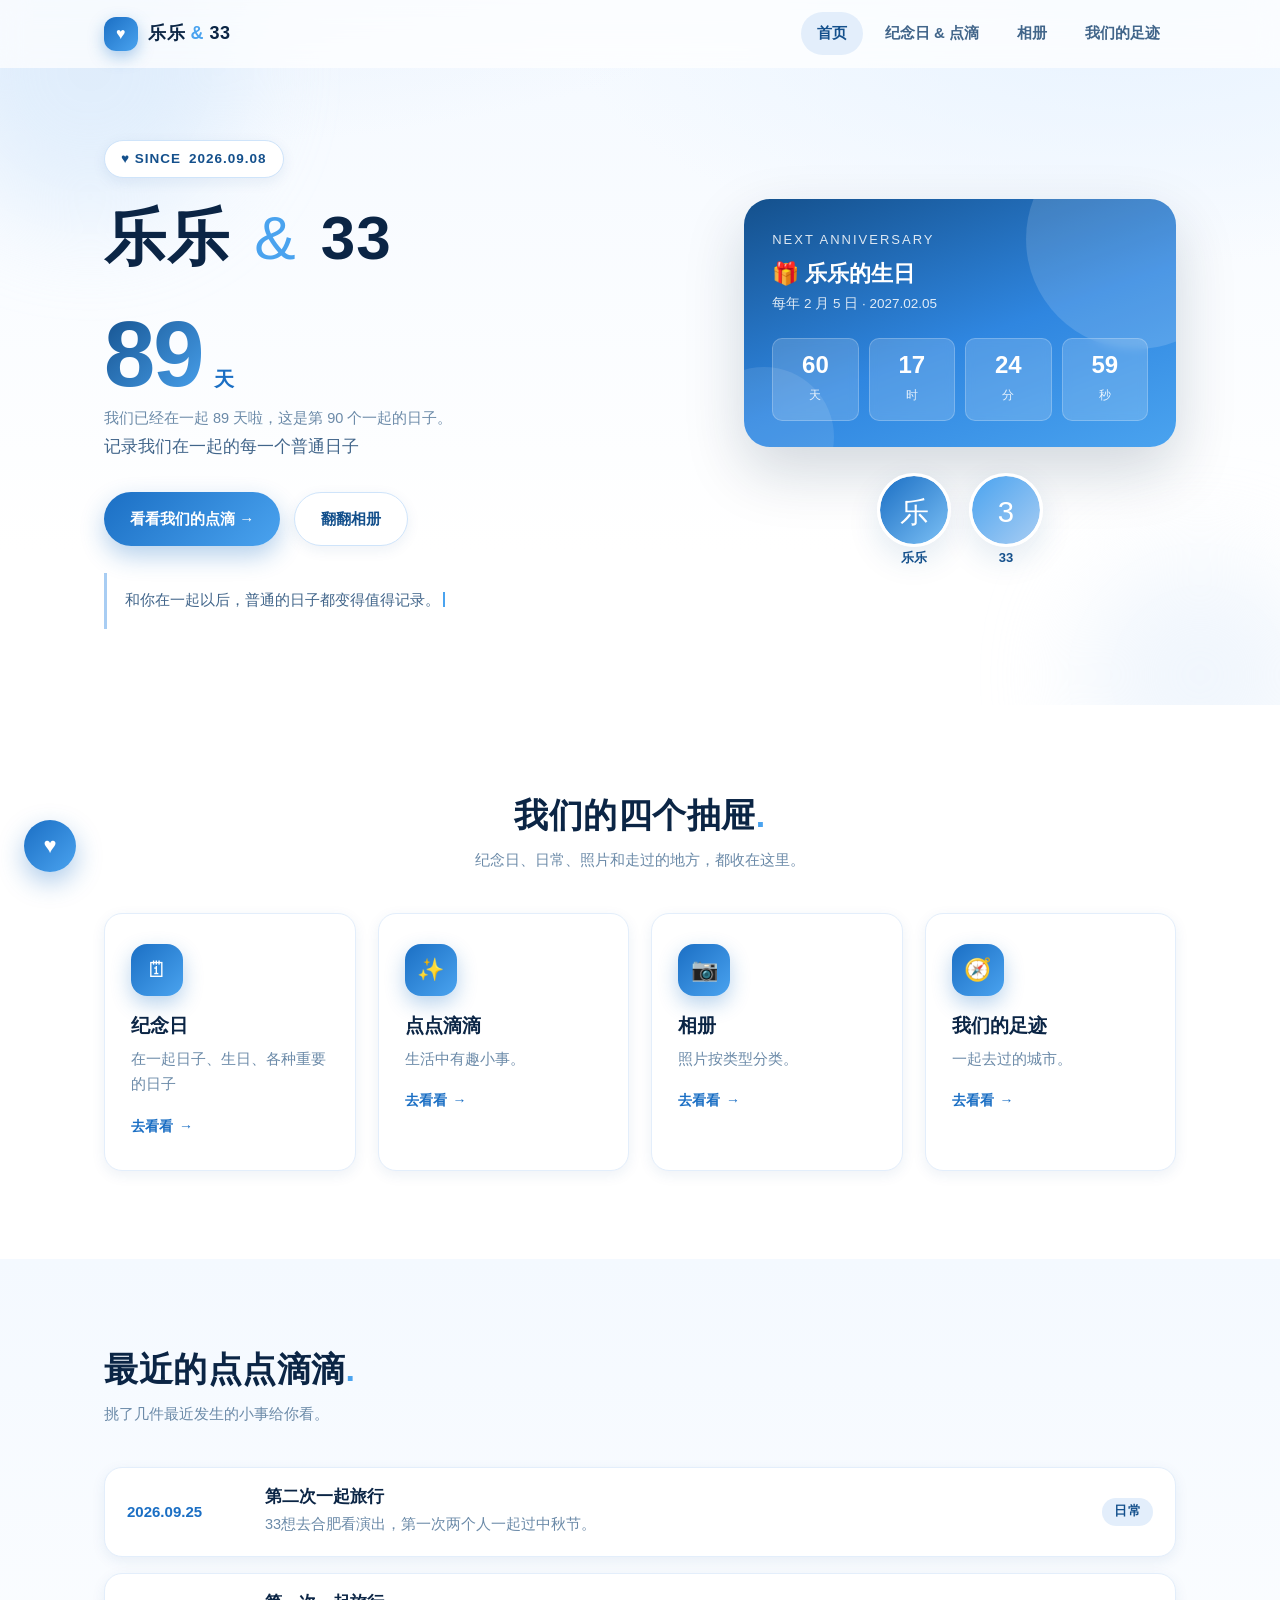
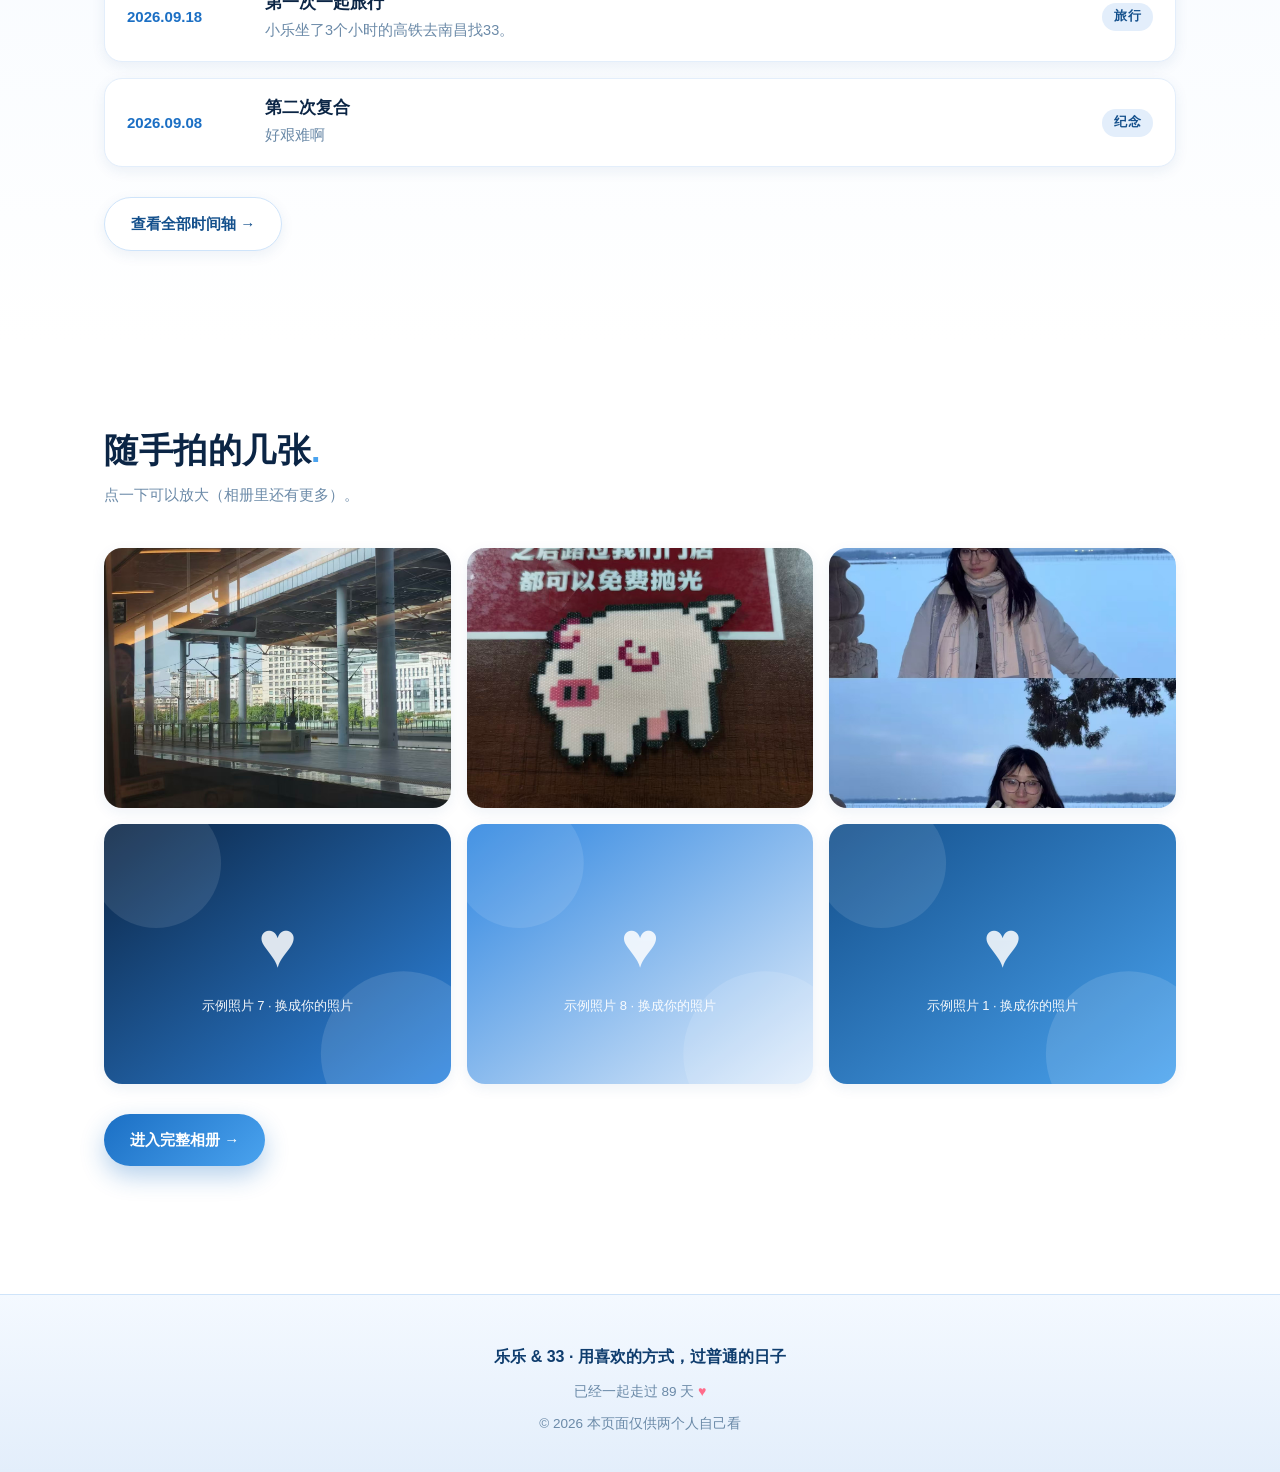
==== index.html @ 2e1ffc48 "Add files via upload" ====
<!DOCTYPE html>
<html lang="zh-CN">
<head>
  <meta charset="UTF-8">
  <meta name="viewport" content="width=device-width, initial-scale=1.0">
  <title>乐乐乐&33的小窝</title>
  <meta name="description" content="乐乐和33的情侣小窝，记录纪念日、日常点滴、相册和一起去过的地方。">
  <link rel="icon" href="images/favicon.svg" type="image/svg+xml">
  <link rel="stylesheet" href="css/base.css">
  <link rel="stylesheet" href="css/style.css">
</head>
<body data-page="home">

  <!-- ============ 顶部导航 ============ -->
  <header class="site-header" id="siteHeader">
    <div class="container nav-wrap">
      <a class="brand" href="index.html">
        <span class="brand-heart">♥</span>
        <span class="brand-text" data-site-brand>乐乐 <em>&amp;</em> 33</span>
      </a>

      <button class="nav-toggle" id="navToggle" aria-label="打开菜单" aria-expanded="false">
        <span></span><span></span><span></span>
      </button>

      <nav class="site-nav" id="siteNav">
        <a class="nav-link" href="index.html">首页</a>
        <a class="nav-link" href="timeline.html">纪念日 &amp; 点滴</a>
        <a class="nav-link" href="gallery.html">相册</a>
        <a class="nav-link" href="places.html">我们的足迹</a>
      </nav>
    </div>
  </header>

  <!-- ============ Hero ============ -->
  <section class="hero">
    <span class="blob blob-1"></span>
    <span class="blob blob-2"></span>

    <div class="container hero-inner">
      <div class="hero-main">
        <p class="hero-eyebrow">♥ SINCE <span data-since-text>2026.9.8</span></p>
        <h1 class="hero-title" data-hero-title>乐乐 <span class="amp">&amp;</span> 33</h1>

        <div class="days-counter">
          <span class="days-num" id="daysTogether" data-count-to="0">0</span>
          <span class="days-unit">天</span>
        </div>
        <p class="days-caption">
          我们已经在一起 <span id="daysExact">0</span> 天啦，这是第 <span id="dayIndex">1</span> 个一起的日子。
        </p>

        <p class="hero-text" data-site-subtitle>记录我们在一起的每一个普通日子</p>

        <div class="hero-actions">
          <a class="btn btn-primary" href="timeline.html">看看我们的点滴 →</a>
          <a class="btn btn-ghost" href="gallery.html">翻翻相册</a>
        </div>

        <div class="quote-box"><span id="typewriter"></span></div>
      </div>

      <aside class="hero-side">
        <div class="countdown-card">
          <p class="countdown-label">NEXT ANNIVERSARY</p>
          <h2 class="countdown-title" id="cdTitle">纪念日</h2>
          <p class="countdown-date" id="cdDate">--</p>

          <div class="countdown-grid">
            <div class="countdown-cell"><b id="cdDays">00</b><span>天</span></div>
            <div class="countdown-cell"><b id="cdHours">00</b><span>时</span></div>
            <div class="countdown-cell"><b id="cdMins">00</b><span>分</span></div>
            <div class="countdown-cell"><b id="cdSecs">00</b><span>秒</span></div>
          </div>
        </div>

        <div class="avatars" id="avatarBox"></div>
      </aside>
    </div>
  </section>

  <!-- ============ 快捷入口 ============ -->
  <section class="section">
    <div class="container">
      <div class="section-head section-head--center" data-reveal>
        <h2 class="section-title">我们的四个抽屉<span class="dot">.</span></h2>
        <p class="section-desc">纪念日、日常、照片和走过的地方，都收在这里。</p>
      </div>

      <div class="entry-grid">
        <a class="card entry-card" href="timeline.html" data-reveal>
          <div class="entry-icon">🗓</div>
          <h3>纪念日</h3>
          <p>在一起日子、生日、各种重要的日子</p>
          <span class="entry-more">去看看 <span>→</span></span>
        </a>

        <a class="card entry-card" href="timeline.html#moments" data-reveal>
          <div class="entry-icon">✨</div>
          <h3>点点滴滴</h3>
          <p>生活中有趣小事。</p>
          <span class="entry-more">去看看 <span>→</span></span>
        </a>

        <a class="card entry-card" href="gallery.html" data-reveal>
          <div class="entry-icon">📷</div>
          <h3>相册</h3>
          <p>照片按类型分类。</p>
          <span class="entry-more">去看看 <span>→</span></span>
        </a>

        <a class="card entry-card" href="places.html" data-reveal>
          <div class="entry-icon">🧭</div>
          <h3>我们的足迹</h3>
          <p>一起去过的城市。</p>
          <span class="entry-more">去看看 <span>→</span></span>
        </a>
      </div>
    </div>
  </section>

  <!-- ============ 最近点滴 ============ -->
  <section class="section section--tint">
    <div class="container">
      <div class="section-head" data-reveal>
        <h2 class="section-title">最近的点点滴滴<span class="dot">.</span></h2>
        <p class="section-desc">挑了几件最近发生的小事给你看。</p>
      </div>

      <div class="mini-list" id="recentList"></div>

      <div style="margin-top:30px" data-reveal>
        <a class="btn btn-ghost" href="timeline.html">查看全部时间轴 →</a>
      </div>
    </div>
  </section>

  <!-- ============ 相册预览 ============ -->
  <section class="section">
    <div class="container">
      <div class="section-head" data-reveal>
        <h2 class="section-title">随手拍的几张<span class="dot">.</span></h2>
        <p class="section-desc">点一下可以放大（相册里还有更多）。</p>
      </div>

      <div class="preview-grid" id="previewGrid"></div>

      <div style="margin-top:30px" data-reveal>
        <a class="btn btn-primary" href="gallery.html">进入完整相册 →</a>
      </div>
    </div>
  </section>

  <!-- ============ 页脚 ============ -->
  <footer class="site-footer">
    <div class="container">
      <p class="footer-main" data-site-footer>乐乐 &amp; 33 · 用喜欢的方式，过普通的日子</p>
      <p class="footer-note">
        已经一起走过 <span id="footerDays">0</span> 天 <span class="footer-heart">♥</span>
      </p>
      <p class="footer-note">© <span id="year"></span> 本页面仅供两个人自己看</p>
    </div>
  </footer>

  <!-- ============ 悬浮按钮 ============ -->
  <button class="heart-fab" id="heartFab" title="点我看看" aria-label="撒一把小心心">♥</button>
  <button class="to-top" id="toTop" title="回到顶部" aria-label="回到顶部">↑</button>

  <script src="js/data.js"></script>
  <script src="js/main.js"></script>
</body>
</html>
---- css/base.css ----
/* ============================================================
 *  base.css —— 主题变量、重置、导航、页脚、通用组件
 *  配色：蓝 + 白
 * ============================================================ */

:root {
  /* 主色阶 */
  --blue-900: #0b2545;
  --blue-800: #0f3d6e;
  --blue-700: #14508c;
  --blue-600: #1b6fc4;
  --blue-500: #2f86e0;
  --blue-400: #4aa3ef;
  --blue-300: #a8cdf3;
  --blue-200: #cfe4fa;
  --blue-100: #e3eefb;
  --blue-50: #f4f9ff;
  --white: #ffffff;

  /* 文字 */
  --ink: #12304f;
  --ink-soft: #41658a;
  --muted: #6b8aa8;

  /* 点缀（小心心，用量很少） */
  --heart: #ff6b8a;

  /* 尺寸 */
  --radius-sm: 10px;
  --radius: 18px;
  --radius-lg: 26px;
  --maxw: 1120px;
  --nav-h: 68px;

  /* 阴影 */
  --shadow-sm: 0 4px 14px rgba(20, 80, 140, 0.08);
  --shadow: 0 12px 32px rgba(20, 80, 140, 0.12);
  --shadow-lg: 0 24px 60px rgba(11, 37, 69, 0.18);

  --ease: cubic-bezier(0.22, 0.61, 0.36, 1);
}

/* ---------------- 重置 ---------------- */
*,
*::before,
*::after { box-sizing: border-box; }

html { scroll-behavior: smooth; }

body {
  margin: 0;
  min-height: 100%;
  font-family: 'Noto Sans SC', 'PingFang SC', 'Microsoft YaHei', 'Helvetica Neue', Arial, sans-serif;
  font-size: 16px;
  line-height: 1.75;
  color: var(--ink);
  background: var(--white);
  -webkit-font-smoothing: antialiased;
  overflow-x: hidden;
}

img { max-width: 100%; display: block; }

a { color: var(--blue-600); text-decoration: none; }

h1, h2, h3, h4 { margin: 0; line-height: 1.3; color: var(--blue-900); font-weight: 700; }

p { margin: 0; }

button { font: inherit; color: inherit; cursor: pointer; border: none; background: none; }

::selection { background: var(--blue-200); color: var(--blue-900); }

/* 滚动条 */
::-webkit-scrollbar { width: 10px; height: 10px; }
::-webkit-scrollbar-track { background: var(--blue-50); }
::-webkit-scrollbar-thumb { background: var(--blue-300); border-radius: 10px; }
::-webkit-scrollbar-thumb:hover { background: var(--blue-400); }

/* ---------------- 布局 ---------------- */
.container {
  width: 100%;
  max-width: var(--maxw);
  margin: 0 auto;
  padding: 0 24px;
}

.section { padding: 88px 0; }
.section--tint { background: linear-gradient(180deg, var(--blue-50), var(--white)); }

.section-head { margin-bottom: 40px; }

.section-title {
  font-size: clamp(24px, 3vw, 34px);
  letter-spacing: 0.5px;
}

.section-title .dot { color: var(--blue-400); }

.section-desc {
  margin-top: 10px;
  color: var(--muted);
  font-size: 15px;
}

.section-head--center { text-align: center; }

/* ---------------- 通用组件 ---------------- */
.btn {
  display: inline-flex;
  align-items: center;
  gap: 8px;
  padding: 13px 26px;
  border-radius: 999px;
  font-size: 15px;
  font-weight: 600;
  transition: transform 0.25s var(--ease), box-shadow 0.25s var(--ease), background 0.25s var(--ease), color 0.25s var(--ease);
  will-change: transform;
}

.btn-primary {
  background: linear-gradient(135deg, var(--blue-600), var(--blue-400));
  color: var(--white);
  box-shadow: 0 10px 24px rgba(27, 111, 196, 0.32);
}

.btn-primary:hover { transform: translateY(-3px); box-shadow: 0 16px 32px rgba(27, 111, 196, 0.4); }

.btn-ghost {
  background: var(--white);
  color: var(--blue-700);
  border: 1.5px solid var(--blue-200);
  box-shadow: var(--shadow-sm);
}

.btn-ghost:hover {
  border-color: var(--blue-400);
  color: var(--blue-600);
  transform: translateY(-3px);
}

.tag {
  display: inline-block;
  padding: 3px 12px;
  border-radius: 999px;
  background: var(--blue-100);
  color: var(--blue-700);
  font-size: 12.5px;
  font-weight: 600;
  letter-spacing: 0.5px;
}

.card {
  background: var(--white);
  border: 1px solid var(--blue-100);
  border-radius: var(--radius);
  box-shadow: var(--shadow-sm);
  transition: transform 0.3s var(--ease), box-shadow 0.3s var(--ease), border-color 0.3s var(--ease);
}

.card:hover {
  transform: translateY(-6px);
  box-shadow: var(--shadow);
  border-color: var(--blue-200);
}

/* 滚动出现动画 */
[data-reveal] {
  opacity: 0;
  transform: translateY(26px);
  transition: opacity 0.7s var(--ease), transform 0.7s var(--ease);
}

[data-reveal].is-visible { opacity: 1; transform: none; }

@media (prefers-reduced-motion: reduce) {
  html { scroll-behavior: auto; }
  [data-reveal] { opacity: 1; transform: none; transition: none; }
  * { animation-duration: 0.001ms !important; transition-duration: 0.001ms !important; }
}

/* ---------------- 顶部导航 ---------------- */
.site-header {
  position: fixed;
  inset: 0 0 auto 0;
  z-index: 100;
  height: var(--nav-h);
  display: flex;
  align-items: center;
  background: rgba(255, 255, 255, 0.72);
  backdrop-filter: blur(14px);
  -webkit-backdrop-filter: blur(14px);
  border-bottom: 1px solid transparent;
  transition: background 0.3s var(--ease), border-color 0.3s var(--ease), box-shadow 0.3s var(--ease);
}

.site-header.is-scrolled {
  background: rgba(255, 255, 255, 0.92);
  border-bottom-color: var(--blue-100);
  box-shadow: 0 6px 22px rgba(20, 80, 140, 0.08);
}

.nav-wrap {
  display: flex;
  align-items: center;
  justify-content: space-between;
  gap: 20px;
}

.brand {
  display: inline-flex;
  align-items: center;
  gap: 10px;
  font-weight: 800;
  font-size: 18px;
  color: var(--blue-900);
  letter-spacing: 0.5px;
}

.brand-heart {
  display: grid;
  place-items: center;
  width: 34px;
  height: 34px;
  border-radius: 12px;
  background: linear-gradient(135deg, var(--blue-600), var(--blue-400));
  color: var(--white);
  font-size: 16px;
  box-shadow: 0 6px 16px rgba(27, 111, 196, 0.35);
  transition: transform 0.4s var(--ease);
}

.brand:hover .brand-heart { transform: rotate(-12deg) scale(1.08); }

.brand em { font-style: normal; color: var(--blue-400); }

.site-nav { display: flex; align-items: center; gap: 6px; }

.nav-link {
  position: relative;
  padding: 8px 16px;
  border-radius: 999px;
  color: var(--ink-soft);
  font-size: 15px;
  font-weight: 600;
  transition: color 0.25s var(--ease), background 0.25s var(--ease);
}

.nav-link:hover { color: var(--blue-600); background: var(--blue-50); }

.nav-link.is-active {
  color: var(--blue-700);
  background: var(--blue-100);
}

.nav-toggle {
  display: none;
  width: 42px;
  height: 42px;
  border-radius: 12px;
  background: var(--blue-50);
  border: 1px solid var(--blue-100);
  padding: 0 11px;
}

.nav-toggle span {
  display: block;
  height: 2px;
  margin: 4px 0;
  border-radius: 2px;
  background: var(--blue-700);
  transition: transform 0.3s var(--ease), opacity 0.2s var(--ease);
}

.nav-toggle.is-open span:nth-child(1) { transform: translateY(6px) rotate(45deg); }
.nav-toggle.is-open span:nth-child(2) { opacity: 0; }
.nav-toggle.is-open span:nth-child(3) { transform: translateY(-6px) rotate(-45deg); }

/* ---------------- 页脚 ---------------- */
.site-footer {
  margin-top: 40px;
  padding: 48px 0 36px;
  background: linear-gradient(180deg, var(--blue-50), var(--blue-100));
  border-top: 1px solid var(--blue-200);
  text-align: center;
  color: var(--ink-soft);
}

.footer-heart { color: var(--heart); font-size: 14px; }

.footer-main { font-weight: 600; color: var(--blue-800); }

.footer-note { margin-top: 8px; font-size: 13.5px; color: var(--muted); }

/* ---------------- 返回顶部 ---------------- */
.to-top {
  position: fixed;
  right: 24px;
  bottom: 28px;
  z-index: 90;
  width: 46px;
  height: 46px;
  border-radius: 50%;
  display: grid;
  place-items: center;
  color: var(--white);
  background: linear-gradient(135deg, var(--blue-600), var(--blue-400));
  box-shadow: 0 10px 26px rgba(27, 111, 196, 0.36);
  opacity: 0;
  visibility: hidden;
  transform: translateY(16px);
  transition: all 0.3s var(--ease);
}

.to-top.is-show { opacity: 1; visibility: visible; transform: none; }
.to-top:hover { transform: translateY(-4px); }

/* ---------------- 页面小横幅（内页） ---------------- */
.page-hero {
  position: relative;
  padding: calc(var(--nav-h) + 66px) 0 62px;
  background:
    radial-gradient(900px 320px at 12% -10%, var(--blue-100), transparent 70%),
    radial-gradient(760px 300px at 92% 8%, #eaf4ff, transparent 72%),
    var(--white);
  overflow: hidden;
  text-align: center;
}

.page-hero h1 { font-size: clamp(26px, 4vw, 40px); }

.page-hero p { margin-top: 12px; color: var(--muted); }

/* 装饰性光斑 */
.blob {
  position: absolute;
  border-radius: 50%;
  filter: blur(48px);
  opacity: 0.5;
  pointer-events: none;
  animation: float 14s ease-in-out infinite;
}

.blob-1 { width: 300px; height: 300px; background: var(--blue-200); top: -80px; left: -60px; }
.blob-2 { width: 240px; height: 240px; background: var(--blue-100); bottom: -90px; right: -40px; animation-delay: -5s; }

@keyframes float {
  0%, 100% { transform: translate3d(0, 0, 0) scale(1); }
  50% { transform: translate3d(18px, -22px, 0) scale(1.06); }
}

/* 心跳 */
@keyframes beat {
  0%, 100% { transform: scale(1); }
  22% { transform: scale(1.22); }
  44% { transform: scale(0.97); }
  66% { transform: scale(1.1); }
}

.footer-heart,
.beat { display: inline-block; animation: beat 1.8s ease-in-out infinite; }

/* ---------------- 响应式导航 ---------------- */
@media (max-width: 820px) {
  .nav-toggle { display: block; }

  .site-nav {
    position: fixed;
    top: var(--nav-h);
    left: 12px;
    right: 12px;
    flex-direction: column;
    align-items: stretch;
    gap: 4px;
    padding: 12px;
    border-radius: var(--radius);
    background: rgba(255, 255, 255, 0.97);
    border: 1px solid var(--blue-100);
    box-shadow: var(--shadow);
    backdrop-filter: blur(12px);
    opacity: 0;
    visibility: hidden;
    transform: translateY(-10px);
    transition: all 0.28s var(--ease);
  }

  .site-nav.is-open { opacity: 1; visibility: visible; transform: none; }

  .nav-link { text-align: center; padding: 12px; }

  .section { padding: 64px 0; }
}
---- css/style.css ----
/* ============================================================
 *  style.css —— 各页面 / 各组件的样式
 *  依赖 base.css 中的变量与通用类
 * ============================================================ */

/* ============================================================
 *  1. 首页 Hero
 * ============================================================ */
.hero {
  position: relative;
  padding: calc(var(--nav-h) + 72px) 0 76px;
  background:
    radial-gradient(1000px 420px at 15% -20%, var(--blue-100), transparent 68%),
    radial-gradient(820px 380px at 88% 0%, #e8f3ff, transparent 70%),
    linear-gradient(180deg, var(--blue-50), var(--white) 78%);
  overflow: hidden;
}

.hero-inner {
  position: relative;
  z-index: 2;
  display: grid;
  grid-template-columns: 1.15fr 0.85fr;
  align-items: center;
  gap: 56px;
}

.hero-eyebrow {
  display: inline-flex;
  align-items: center;
  gap: 8px;
  padding: 6px 16px;
  border-radius: 999px;
  background: var(--white);
  border: 1px solid var(--blue-200);
  color: var(--blue-700);
  font-size: 13.5px;
  font-weight: 600;
  letter-spacing: 1px;
  box-shadow: var(--shadow-sm);
}

.hero-title {
  margin: 20px 0 14px;
  font-size: clamp(34px, 5.6vw, 62px);
  letter-spacing: 1px;
}

.hero-title .amp {
  color: var(--blue-400);
  font-weight: 500;
  margin: 0 6px;
}

.hero-text {
  max-width: 460px;
  color: var(--ink-soft);
  font-size: 16.5px;
}

/* 天数大数字 */
.days-counter {
  display: flex;
  align-items: baseline;
  gap: 12px;
  margin: 30px 0 6px;
}

.days-num {
  font-size: clamp(56px, 9vw, 92px);
  font-weight: 800;
  line-height: 1;
  letter-spacing: -2px;
  background: linear-gradient(135deg, var(--blue-700), var(--blue-400));
  -webkit-background-clip: text;
  background-clip: text;
  color: transparent;
}

.days-unit { font-size: 20px; font-weight: 700; color: var(--blue-600); }

.days-caption { color: var(--muted); font-size: 14.5px; }

.hero-actions { display: flex; flex-wrap: wrap; gap: 14px; margin-top: 32px; }

/* 情话打字机 */
.quote-box {
  margin-top: 26px;
  padding: 14px 18px;
  border-left: 3px solid var(--blue-300);
  border-radius: 0 var(--radius-sm) var(--radius-sm) 0;
  background: rgba(255, 255, 255, 0.75);
  color: var(--ink-soft);
  font-size: 15px;
  min-height: 56px;
}

.quote-box::after {
  content: '';
  display: inline-block;
  width: 2px;
  height: 15px;
  margin-left: 3px;
  vertical-align: -2px;
  background: var(--blue-400);
  animation: caret 1s steps(1) infinite;
}

@keyframes caret { 50% { opacity: 0; } }

/* 右侧卡片：倒计时 */
.hero-side { position: relative; }

.countdown-card {
  position: relative;
  padding: 30px 28px 26px;
  border-radius: var(--radius-lg);
  background: linear-gradient(160deg, var(--blue-700), var(--blue-500) 55%, var(--blue-400));
  color: var(--white);
  box-shadow: var(--shadow-lg);
  overflow: hidden;
}

.countdown-card::before {
  content: '';
  position: absolute;
  width: 220px;
  height: 220px;
  right: -70px;
  top: -70px;
  border-radius: 50%;
  background: rgba(255, 255, 255, 0.14);
}

.countdown-card::after {
  content: '';
  position: absolute;
  width: 140px;
  height: 140px;
  left: -50px;
  bottom: -60px;
  border-radius: 50%;
  background: rgba(255, 255, 255, 0.1);
}

.countdown-label {
  position: relative;
  font-size: 13px;
  letter-spacing: 2px;
  text-transform: uppercase;
  opacity: 0.85;
}

.countdown-title {
  position: relative;
  margin: 8px 0 4px;
  font-size: 22px;
  color: var(--white);
}

.countdown-date { position: relative; font-size: 13.5px; opacity: 0.85; }

.countdown-grid {
  position: relative;
  display: grid;
  grid-template-columns: repeat(4, 1fr);
  gap: 10px;
  margin-top: 22px;
}

.countdown-cell {
  padding: 12px 6px;
  border-radius: var(--radius-sm);
  background: rgba(255, 255, 255, 0.16);
  border: 1px solid rgba(255, 255, 255, 0.22);
  text-align: center;
  backdrop-filter: blur(4px);
}

.countdown-cell b {
  display: block;
  font-size: 24px;
  font-weight: 800;
  line-height: 1.2;
  font-variant-numeric: tabular-nums;
}

.countdown-cell span { font-size: 11.5px; opacity: 0.86; }

/* 悬浮的小头像 */
.avatars {
  position: relative;
  display: flex;
  align-items: center;
  justify-content: center;
  gap: 18px;
  margin-top: 26px;
}

.avatar {
  width: 74px;
  height: 74px;
  border-radius: 50%;
  border: 3px solid var(--white);
  box-shadow: var(--shadow);
  transition: transform 0.35s var(--ease);
}

.avatar:hover { transform: translateY(-6px) scale(1.04); }

.avatar-name { font-size: 13px; color: var(--blue-700); font-weight: 600; }

.avatar-item { text-align: center; }

/* ============================================================
 *  2. 快捷入口卡片
 * ============================================================ */
.entry-grid {
  display: grid;
  grid-template-columns: repeat(auto-fit, minmax(230px, 1fr));
  gap: 22px;
}

.entry-card {
  position: relative;
  display: block;
  padding: 30px 26px;
  overflow: hidden;
}

.entry-icon {
  display: grid;
  place-items: center;
  width: 52px;
  height: 52px;
  margin-bottom: 18px;
  border-radius: 16px;
  background: linear-gradient(135deg, var(--blue-600), var(--blue-400));
  color: var(--white);
  font-size: 22px;
  box-shadow: 0 8px 20px rgba(27, 111, 196, 0.3);
  transition: transform 0.35s var(--ease);
}

.entry-card:hover .entry-icon { transform: rotate(-8deg) scale(1.06); }

.entry-card h3 { font-size: 19px; }

.entry-card p { margin-top: 8px; color: var(--muted); font-size: 14.5px; }

.entry-more {
  margin-top: 16px;
  display: inline-flex;
  align-items: center;
  gap: 6px;
  color: var(--blue-600);
  font-weight: 600;
  font-size: 14px;
}

.entry-card:hover .entry-more { gap: 12px; }

.entry-more span { transition: transform 0.3s var(--ease); }

/* ============================================================
 *  3. 首页：最近点滴
 * ============================================================ */
.mini-list { display: grid; gap: 16px; }

.mini-item {
  display: grid;
  grid-template-columns: 118px 1fr auto;
  align-items: center;
  gap: 20px;
  padding: 18px 22px;
}

.mini-date {
  font-weight: 800;
  color: var(--blue-600);
  font-size: 15px;
  font-variant-numeric: tabular-nums;
}

.mini-body h4 { font-size: 17px; margin-bottom: 4px; }

.mini-body p {
  color: var(--muted);
  font-size: 14.5px;
  display: -webkit-box;
  -webkit-line-clamp: 2;
  -webkit-box-orient: vertical;
  overflow: hidden;
}

.mini-item .tag { white-space: nowrap; }

/* 首页相册预览 */
.preview-grid {
  display: grid;
  grid-template-columns: repeat(3, 1fr);
  gap: 16px;
}

.preview-item {
  position: relative;
  aspect-ratio: 4 / 3;
  border-radius: var(--radius);
  overflow: hidden;
  box-shadow: var(--shadow-sm);
  cursor: pointer;
}

.preview-item img {
  width: 100%;
  height: 100%;
  object-fit: cover;
  transition: transform 0.6s var(--ease);
}

.preview-item:hover img { transform: scale(1.08); }

.preview-item::after {
  content: attr(data-title);
  position: absolute;
  left: 0;
  right: 0;
  bottom: 0;
  padding: 24px 16px 12px;
  color: var(--white);
  font-size: 14px;
  font-weight: 600;
  background: linear-gradient(transparent, rgba(11, 37, 69, 0.72));
  opacity: 0;
  transform: translateY(12px);
  transition: all 0.3s var(--ease);
}

.preview-item:hover::after { opacity: 1; transform: none; }

/* ============================================================
 *  4. 纪念日页面
 * ============================================================ */
.anni-grid {
  display: grid;
  grid-template-columns: repeat(auto-fit, minmax(250px, 1fr));
  gap: 22px;
}

.anni-card {
  position: relative;
  padding: 28px 24px;
  overflow: hidden;
}

.anni-card::after {
  content: '';
  position: absolute;
  width: 120px;
  height: 120px;
  right: -50px;
  top: -50px;
  border-radius: 50%;
  background: var(--blue-50);
}

.anni-emoji { font-size: 30px; }

.anni-card h3 { position: relative; margin: 12px 0 6px; font-size: 18px; }

.anni-date { color: var(--blue-600); font-weight: 700; font-size: 14px; letter-spacing: 0.5px; }

.anni-card p { position: relative; margin-top: 10px; color: var(--muted); font-size: 14px; }

.anni-count {
  position: relative;
  margin-top: 18px;
  padding-top: 16px;
  border-top: 1px dashed var(--blue-200);
  display: flex;
  align-items: baseline;
  justify-content: space-between;
  font-size: 13.5px;
  color: var(--muted);
}

.anni-count b {
  font-size: 26px;
  color: var(--blue-700);
  font-variant-numeric: tabular-nums;
}

.anni-card.is-next { border-color: var(--blue-400); box-shadow: var(--shadow); }

.anni-badge {
  position: absolute;
  top: 18px;
  right: 18px;
  z-index: 2;
  padding: 4px 12px;
  border-radius: 999px;
  background: linear-gradient(135deg, var(--blue-600), var(--blue-400));
  color: var(--white);
  font-size: 12px;
  font-weight: 700;
}

/* ============================================================
 *  5. 时间轴
 * ============================================================ */
.filter-bar {
  display: flex;
  flex-wrap: wrap;
  gap: 10px;
  justify-content: center;
  margin-bottom: 46px;
}

.filter-btn {
  padding: 8px 20px;
  border-radius: 999px;
  background: var(--white);
  border: 1.5px solid var(--blue-200);
  color: var(--blue-700);
  font-size: 14px;
  font-weight: 600;
  transition: all 0.25s var(--ease);
}

.filter-btn:hover { border-color: var(--blue-400); transform: translateY(-2px); }

.filter-btn.is-active {
  background: linear-gradient(135deg, var(--blue-600), var(--blue-400));
  border-color: transparent;
  color: var(--white);
  box-shadow: 0 8px 20px rgba(27, 111, 196, 0.3);
}

.timeline {
  position: relative;
  max-width: 880px;
  margin: 0 auto;
  padding-left: 34px;
}

.timeline::before {
  content: '';
  position: absolute;
  left: 9px;
  top: 8px;
  bottom: 8px;
  width: 2px;
  border-radius: 2px;
  background: linear-gradient(180deg, var(--blue-300), var(--blue-100));
}

.tl-item {
  position: relative;
  padding-bottom: 34px;
}

.tl-item::before {
  content: '';
  position: absolute;
  left: -34px;
  top: 10px;
  width: 20px;
  height: 20px;
  border-radius: 50%;
  background: var(--white);
  border: 4px solid var(--blue-400);
  box-shadow: 0 0 0 5px var(--blue-50);
  transition: all 0.3s var(--ease);
}

.tl-item:hover::before { border-color: var(--blue-600); transform: scale(1.15); }

.tl-card { padding: 24px 26px; }

.tl-top {
  display: flex;
  flex-wrap: wrap;
  align-items: center;
  gap: 12px;
  margin-bottom: 8px;
}

.tl-date { font-weight: 800; color: var(--blue-600); font-variant-numeric: tabular-nums; }

.tl-card h3 { font-size: 19px; }

.tl-card p { margin-top: 8px; color: var(--ink-soft); font-size: 15px; }

.tl-photo {
  margin-top: 16px;
  border-radius: var(--radius-sm);
  overflow: hidden;
  max-height: 300px;
  cursor: zoom-in;
}

.tl-photo img {
  width: 100%;
  height: 100%;
  max-height: 300px;
  object-fit: cover;
  transition: transform 0.6s var(--ease);
}

.tl-photo:hover img { transform: scale(1.05); }

.tl-empty {
  padding: 60px 0;
  text-align: center;
  color: var(--muted);
}

/* ============================================================
 *  6. 相册
 * ============================================================ */
.gallery-grid {
  display: grid;
  grid-template-columns: repeat(auto-fill, minmax(250px, 1fr));
  gap: 18px;
}

.gal-item {
  position: relative;
  aspect-ratio: 4 / 3;
  border-radius: var(--radius);
  overflow: hidden;
  box-shadow: var(--shadow-sm);
  cursor: zoom-in;
  opacity: 0;
  transform: translateY(20px) scale(0.98);
  animation: galIn 0.5s var(--ease) forwards;
}

@keyframes galIn { to { opacity: 1; transform: none; } }

.gal-item img {
  width: 100%;
  height: 100%;
  object-fit: cover;
  transition: transform 0.7s var(--ease);
}

.gal-item:hover img { transform: scale(1.09); }

.gal-info {
  position: absolute;
  inset: auto 0 0 0;
  padding: 30px 16px 14px;
  background: linear-gradient(transparent, rgba(11, 37, 69, 0.78));
  color: var(--white);
  transform: translateY(6px);
  opacity: 0;
  transition: all 0.32s var(--ease);
}

.gal-item:hover .gal-info { opacity: 1; transform: none; }

.gal-info h4 { color: var(--white); font-size: 16px; }

.gal-info span { font-size: 12.5px; opacity: 0.88; }

/* 灯箱 */
.lightbox {
  position: fixed;
  inset: 0;
  z-index: 200;
  display: flex;
  align-items: center;
  justify-content: center;
  padding: 30px;
  background: rgba(8, 28, 52, 0.9);
  backdrop-filter: blur(6px);
  opacity: 0;
  visibility: hidden;
  transition: opacity 0.3s var(--ease), visibility 0.3s var(--ease);
}

.lightbox.is-open { opacity: 1; visibility: visible; }

.lb-stage { max-width: 1000px; width: 100%; text-align: center; }

.lb-img {
  max-width: 100%;
  max-height: 74vh;
  margin: 0 auto;
  border-radius: var(--radius);
  box-shadow: var(--shadow-lg);
  transform: scale(0.94);
  transition: transform 0.35s var(--ease);
}

.lightbox.is-open .lb-img { transform: none; }

.lb-title {
  margin-top: 18px;
  color: var(--white);
  font-size: 18px;
  font-weight: 700;
}

.lb-meta { margin-top: 4px; color: var(--blue-300); font-size: 13.5px; }

.lb-btn {
  position: absolute;
  top: 50%;
  transform: translateY(-50%);
  width: 48px;
  height: 48px;
  border-radius: 50%;
  display: grid;
  place-items: center;
  color: var(--white);
  font-size: 20px;
  background: rgba(255, 255, 255, 0.14);
  border: 1px solid rgba(255, 255, 255, 0.24);
  transition: all 0.25s var(--ease);
}

.lb-btn:hover { background: rgba(255, 255, 255, 0.26); transform: translateY(-50%) scale(1.06); }

.lb-prev { left: 26px; }
.lb-next { right: 26px; }

.lb-close {
  position: absolute;
  top: 26px;
  right: 26px;
  width: 44px;
  height: 44px;
  border-radius: 50%;
  display: grid;
  place-items: center;
  color: var(--white);
  font-size: 20px;
  background: rgba(255, 255, 255, 0.14);
  border: 1px solid rgba(255, 255, 255, 0.24);
  transition: all 0.25s var(--ease);
}

.lb-close:hover { background: rgba(255, 255, 255, 0.26); transform: rotate(90deg); }

/* ============================================================
 *  7. 足迹 / 去过的地方
 * ============================================================ */
.stat-grid {
  display: grid;
  grid-template-columns: repeat(auto-fit, minmax(170px, 1fr));
  gap: 18px;
  margin-bottom: 48px;
}

.stat-card {
  padding: 26px 20px;
  text-align: center;
}

.stat-num {
  font-size: 36px;
  font-weight: 800;
  line-height: 1.1;
  color: var(--blue-600);
  font-variant-numeric: tabular-nums;
}

.stat-label { margin-top: 6px; color: var(--muted); font-size: 13.5px; }

.place-grid {
  display: grid;
  grid-template-columns: repeat(auto-fill, minmax(310px, 1fr));
  gap: 24px;
}

.place-card { overflow: hidden; padding: 0; }

.place-cover {
  position: relative;
  height: 190px;
  overflow: hidden;
}

.place-cover img {
  width: 100%;
  height: 100%;
  object-fit: cover;
  transition: transform 0.7s var(--ease);
}

.place-card:hover .place-cover img { transform: scale(1.08); }

.place-cover::after {
  content: '';
  position: absolute;
  inset: 0;
  background: linear-gradient(transparent 45%, rgba(11, 37, 69, 0.6));
}

.place-city {
  position: absolute;
  left: 20px;
  bottom: 14px;
  z-index: 2;
  color: var(--white);
  font-size: 22px;
  font-weight: 800;
  letter-spacing: 1px;
}

.place-region {
  position: absolute;
  right: 18px;
  top: 16px;
  z-index: 2;
  padding: 4px 12px;
  border-radius: 999px;
  background: rgba(255, 255, 255, 0.9);
  color: var(--blue-700);
  font-size: 12.5px;
  font-weight: 700;
}

.place-body { padding: 20px 22px 24px; }

.place-date { color: var(--blue-600); font-weight: 700; font-size: 14px; }

.place-body p { margin-top: 8px; color: var(--ink-soft); font-size: 14.5px; }

.place-tags { display: flex; flex-wrap: wrap; gap: 8px; margin-top: 14px; }

/* ============================================================
 *  8. 心形粒子（点击交互）
 * ============================================================ */
.heart-fab {
  position: fixed;
  left: 24px;
  bottom: 28px;
  z-index: 90;
  width: 52px;
  height: 52px;
  border-radius: 50%;
  display: grid;
  place-items: center;
  font-size: 22px;
  color: var(--white);
  background: linear-gradient(135deg, var(--blue-600), var(--blue-400));
  box-shadow: 0 10px 26px rgba(27, 111, 196, 0.36);
  transition: transform 0.3s var(--ease);
}

.heart-fab:hover { transform: scale(1.08) rotate(-8deg); }
.heart-fab:active { transform: scale(0.94); }

.heart-pop {
  position: fixed;
  z-index: 300;
  pointer-events: none;
  font-size: 18px;
  animation: popUp 1.1s var(--ease) forwards;
}

@keyframes popUp {
  0% { opacity: 1; transform: translate(-50%, -50%) scale(0.6); }
  100% { opacity: 0; transform: translate(-50%, -190%) scale(1.5); }
}

/* ============================================================
 *  9. 响应式
 * ============================================================ */
@media (max-width: 980px) {
  .hero-inner { grid-template-columns: 1fr; gap: 46px; }
  .hero-side { max-width: 460px; }
  .preview-grid { grid-template-columns: repeat(2, 1fr); }
}

@media (max-width: 720px) {
  .section { padding: 58px 0; }
  .mini-item { grid-template-columns: 1fr; gap: 8px; }
  .mini-item .tag { justify-self: start; }
  .timeline { padding-left: 26px; }
  .tl-item::before { left: -26px; width: 16px; height: 16px; border-width: 3px; }
  .lb-prev { left: 10px; }
  .lb-next { right: 10px; }
  .lb-btn { width: 42px; height: 42px; }
  .gallery-grid { grid-template-columns: repeat(2, 1fr); gap: 12px; }
  .place-grid { grid-template-columns: 1fr; }
  .heart-fab { left: 16px; bottom: 20px; width: 46px; height: 46px; }
  .to-top { right: 16px; bottom: 20px; }
}

@media (max-width: 460px) {
  .preview-grid { grid-template-columns: 1fr; }
  .countdown-cell b { font-size: 20px; }
}
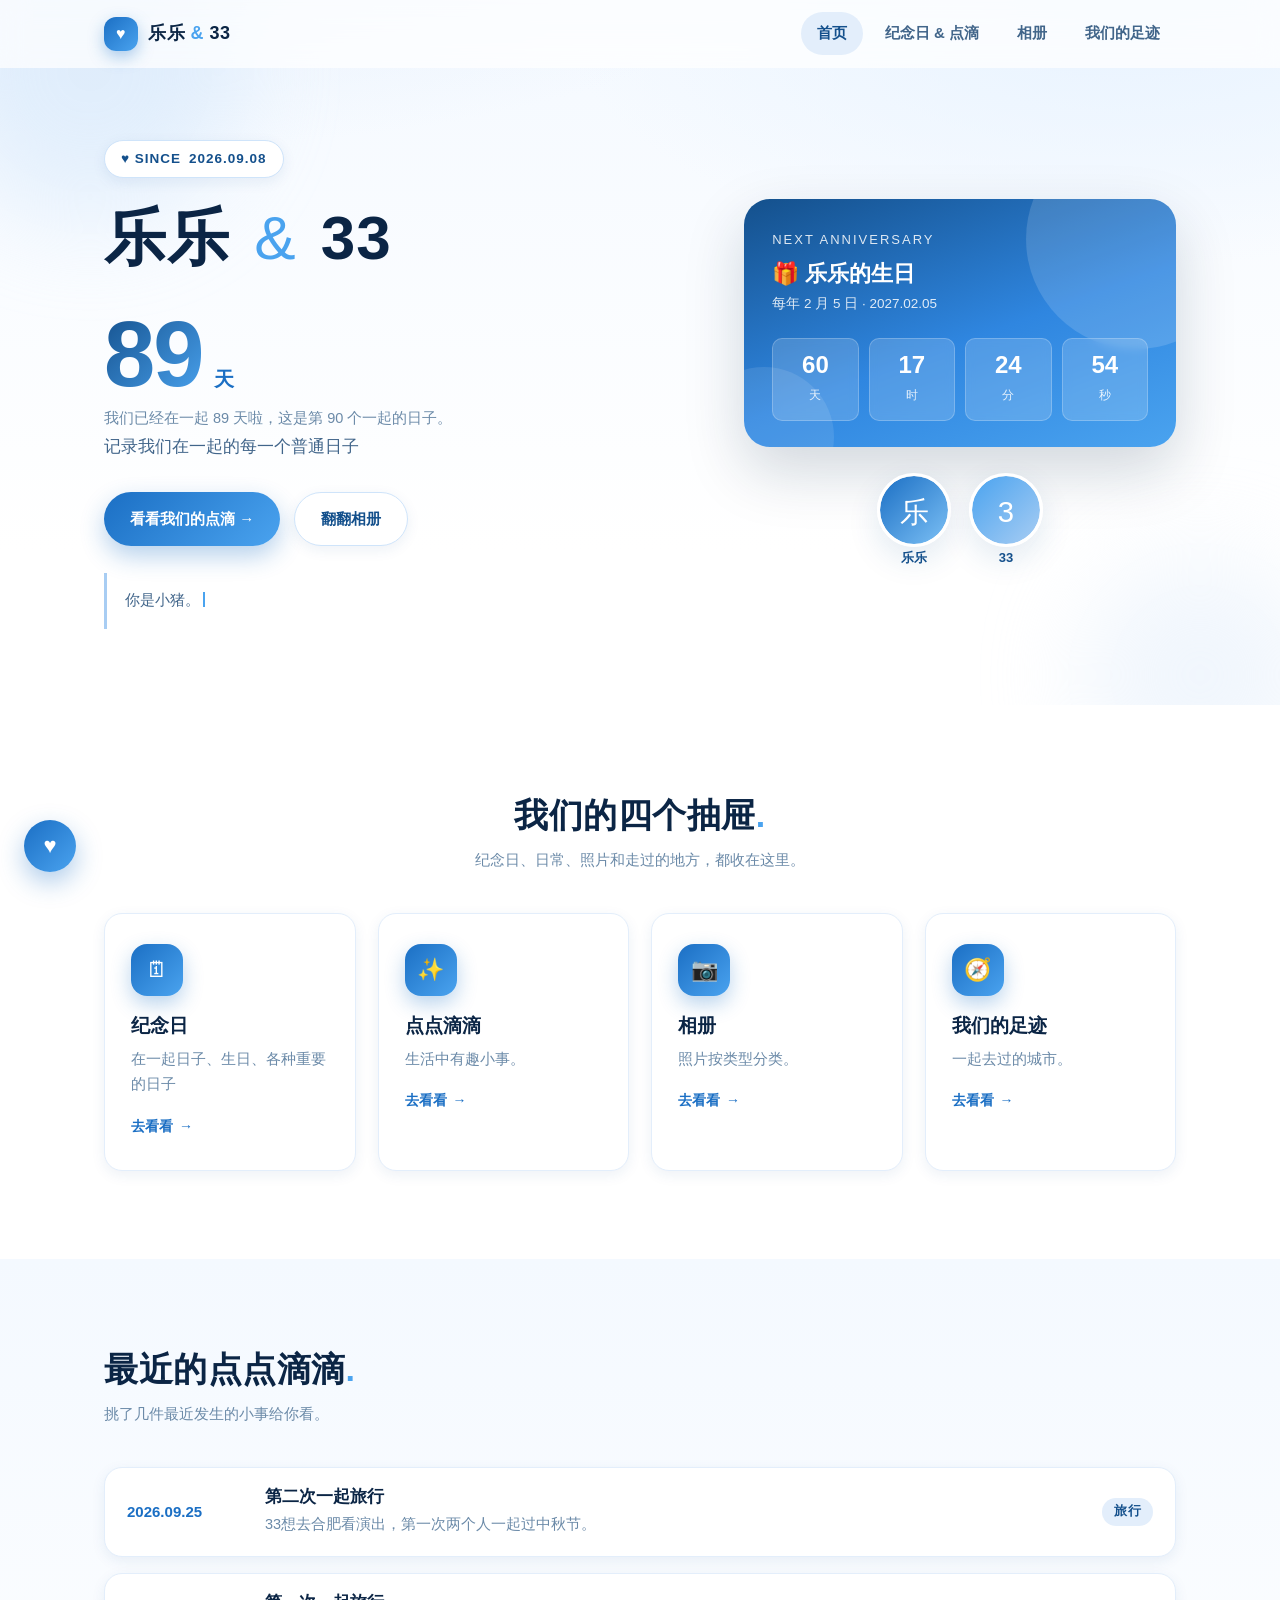
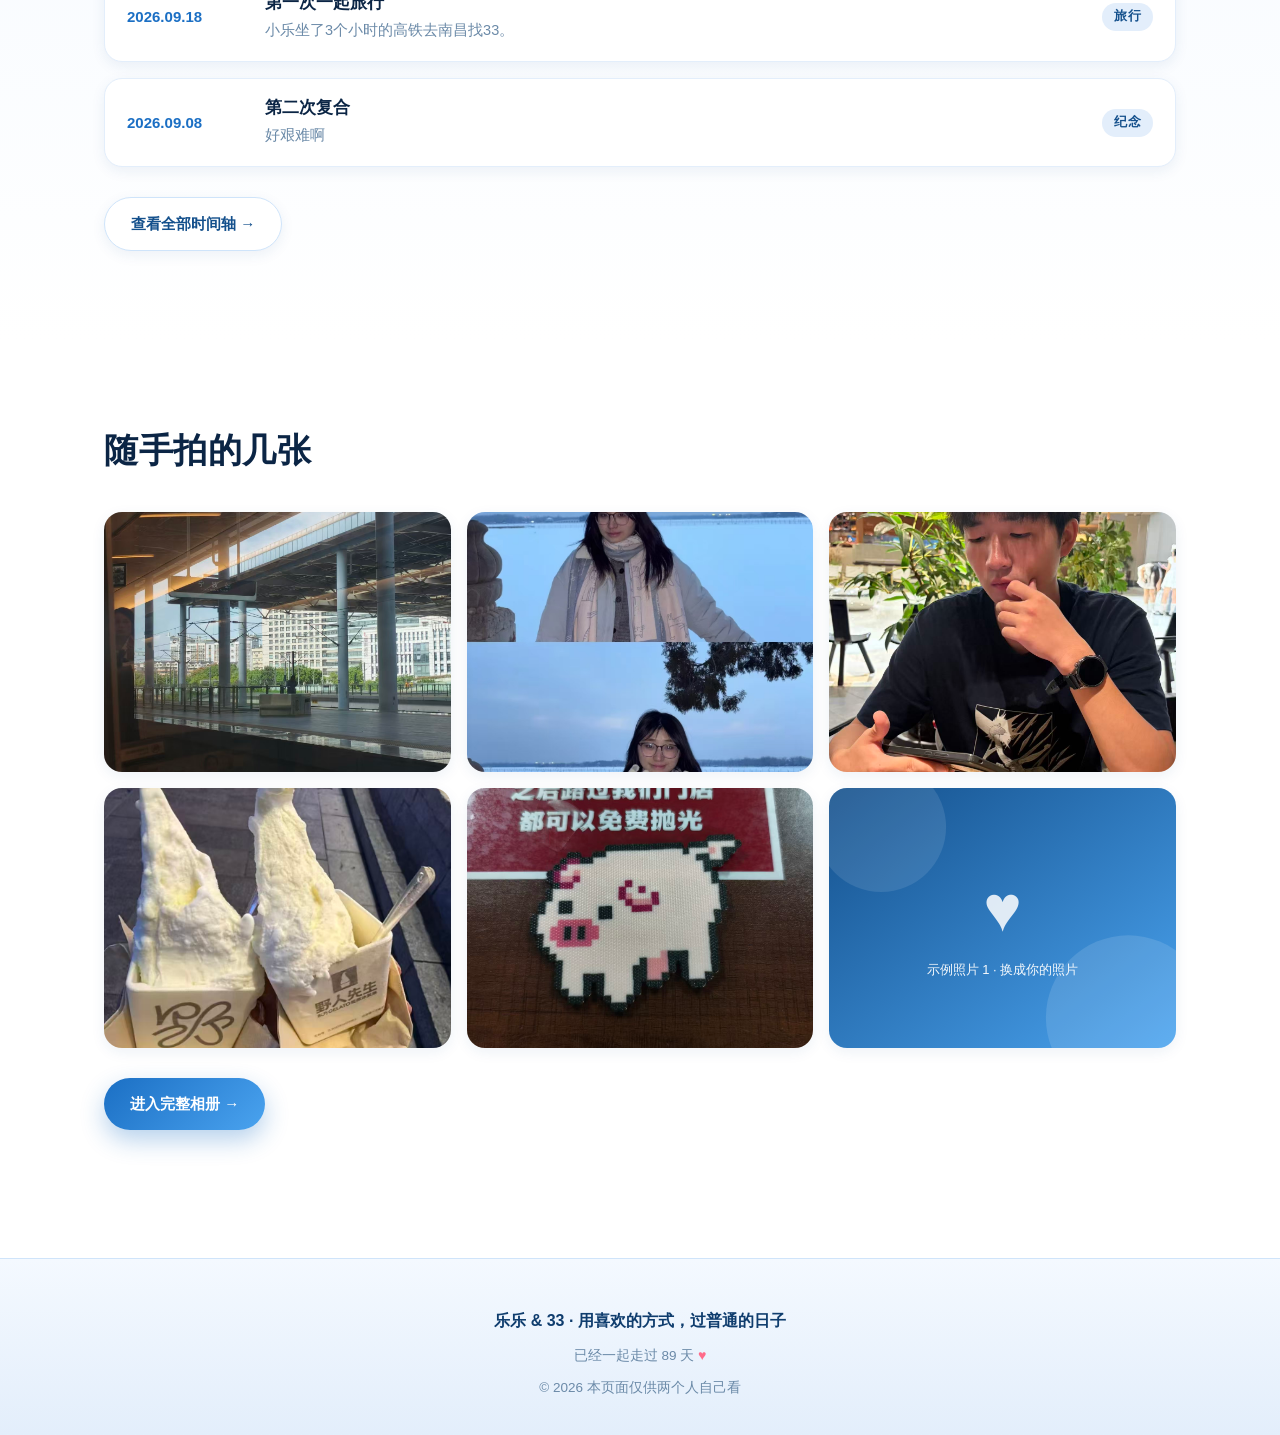
==== commit e71e08ea: "Update section title in photo preview Removed a paragraph element from the photo preview section." ====
--- a/index.html
+++ b/index.html
@@ -139,8 +139,7 @@
   <section class="section">
     <div class="container">
       <div class="section-head" data-reveal>
-        <h2 class="section-title">随手拍的几张<span class="dot">.</span></h2>
-        <p class="section-desc">点一下可以放大（相册里还有更多）。</p>
+        <h2 class="section-title">随手拍的几张<span class="dot"></span></h2>
       </div>
 
       <div class="preview-grid" id="previewGrid"></div>
